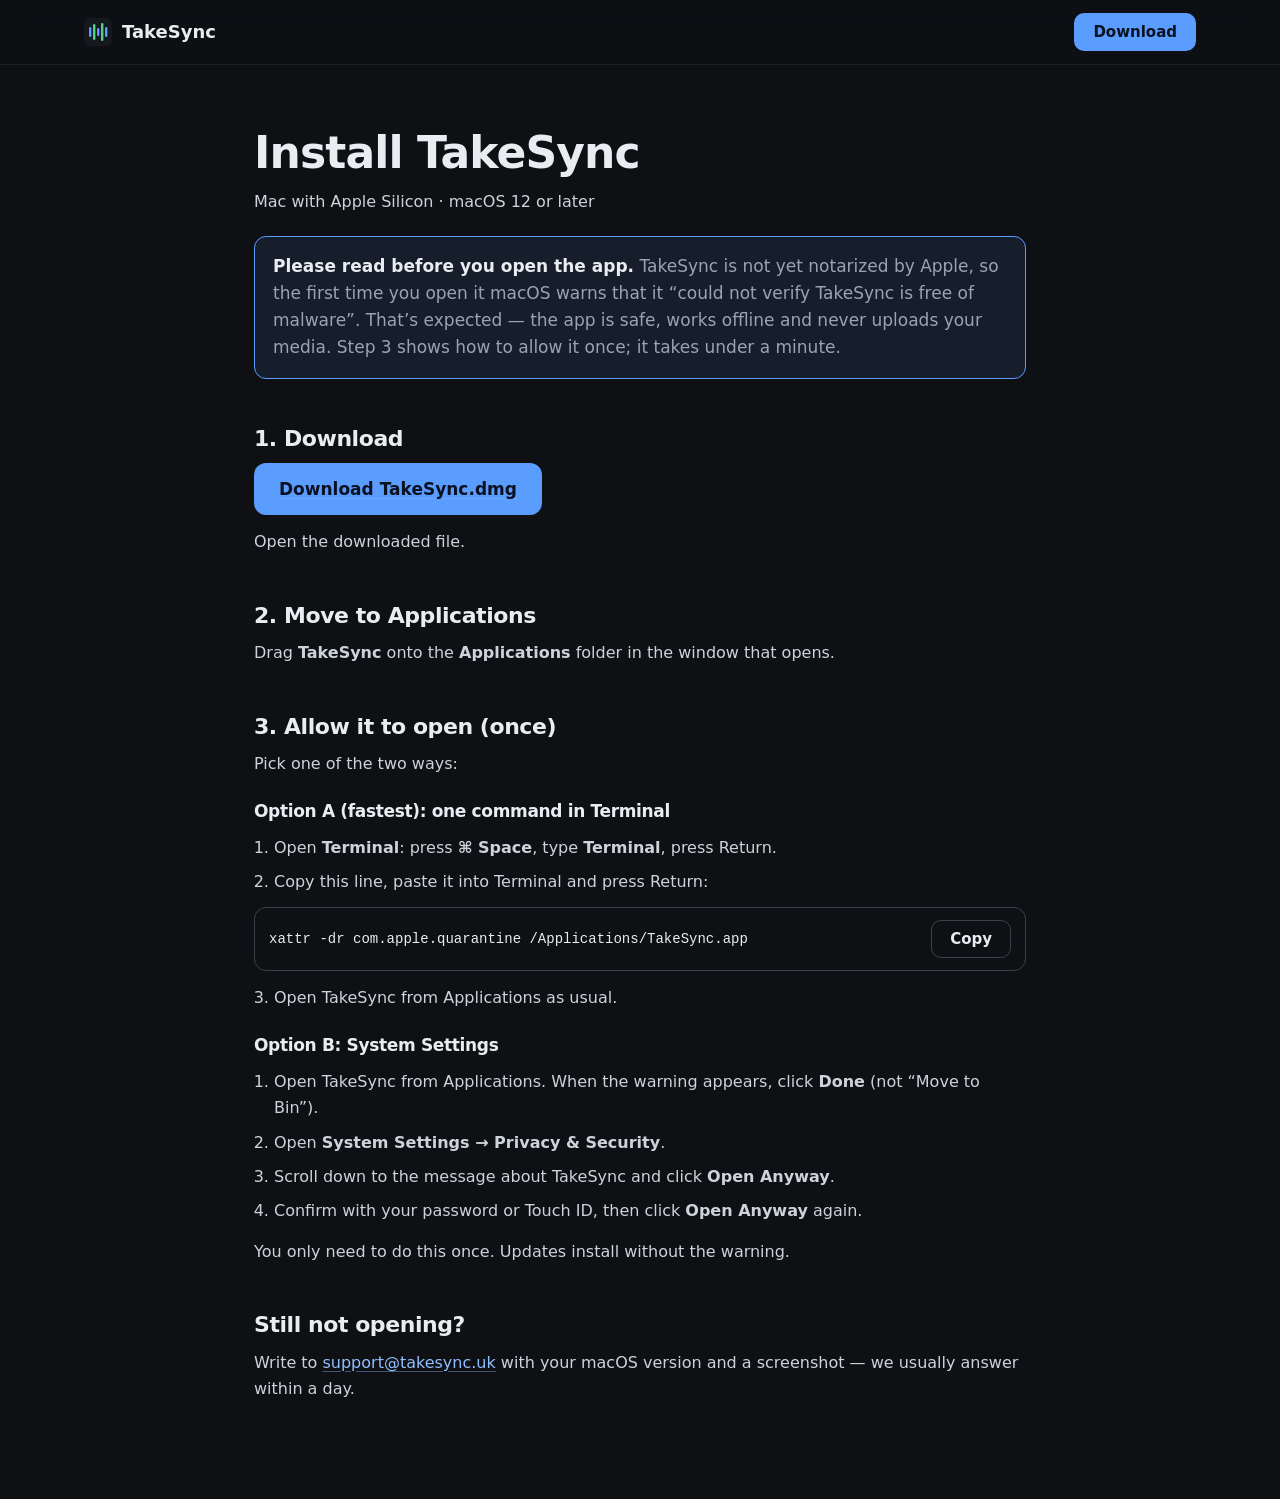
==== install.html @ 22bb61f8 "Download buttons open /install first; Terminal command is option A, System Settings option B Co-Auth" ====
<!doctype html>
<html lang="en">
<head>
<meta charset="utf-8">
<meta name="viewport" content="width=device-width, initial-scale=1">
<title>Install TakeSync — TakeSync</title>
<meta name="description" content="How to install and open TakeSync on your Mac.">
<meta name="theme-color" content="#0e1014">
<link rel="icon" href="/favicon.svg" type="image/svg+xml">
<link rel="stylesheet" href="/styles.css?v=20261026b">
</head>
<body>
<a class="skip" href="#main">Skip to content</a>
<header class="nav-wrap">
  <nav class="nav container" aria-label="Main">
    <a href="/" class="brand" aria-label="TakeSync home">
      <svg width="28" height="28" viewBox="0 0 28 28" aria-hidden="true"><rect width="28" height="28" rx="7" fill="#15181d"/><rect x="5" y="9" width="2.4" height="10" rx="1.2" fill="#5b9cff"/><rect x="9" y="6" width="2.4" height="16" rx="1.2" fill="#4fd58a"/><rect x="13" y="10" width="2.4" height="8" rx="1.2" fill="#5b9cff"/><rect x="17" y="5" width="2.4" height="18" rx="1.2" fill="#4fd58a"/><rect x="21" y="9" width="2.4" height="10" rx="1.2" fill="#5b9cff"/></svg>
      TakeSync
    </a>
    <a href="/#download" class="btn btn-primary btn-sm legal-cta">Download</a>
  </nav>
</header>
<main id="main" class="container narrow legal">
<section lang="en" data-lang="en">
  <h1>Install TakeSync</h1>
  <p class="legal-updated">Mac with Apple Silicon · macOS 12 or later</p>
  <div class="dl-note"><b>Please read before you open the app.</b> TakeSync is not yet notarized by Apple, so the first time you open it macOS warns that it “could not verify TakeSync is free of malware”. That’s expected — the app is safe, works offline and never uploads your media. Step 3 shows how to allow it once; it takes under a minute.</div>
  <h2>1. Download</h2>
  <p><a class="btn btn-primary btn-lg" href="/download/TakeSync.dmg" download>Download TakeSync.dmg</a></p>
  <p>Open the downloaded file.</p>
  <h2>2. Move to Applications</h2>
  <p>Drag <b>TakeSync</b> onto the <b>Applications</b> folder in the window that opens.</p>
  <h2>3. Allow it to open (once)</h2>
  <p>Pick one of the two ways:</p>
  <h3>Option A (fastest): one command in Terminal</h3>
  <ol><li>Open <b>Terminal</b>: press <b>⌘ Space</b>, type <b>Terminal</b>, press Return.</li><li>Copy this line, paste it into Terminal and press Return:</li></ol>
  <div class="cmd"><code>xattr -dr com.apple.quarantine /Applications/TakeSync.app</code><button class="btn btn-ghost btn-sm copy" type="button">Copy</button></div>
  <ol start="3"><li>Open TakeSync from Applications as usual.</li></ol>
  <h3>Option B: System Settings</h3>
  <ol><li>Open TakeSync from Applications. When the warning appears, click <b>Done</b> (not “Move to Bin”).</li><li>Open <b>System Settings → Privacy &amp; Security</b>.</li><li>Scroll down to the message about TakeSync and click <b>Open Anyway</b>.</li><li>Confirm with your password or Touch ID, then click <b>Open Anyway</b> again.</li></ol>
  <p>You only need to do this once. Updates install without the warning.</p>
  <h2>Still not opening?</h2>
  <p>Write to <a href="mailto:support@takesync.uk">support@takesync.uk</a> with your macOS version and a screenshot — we usually answer within a day.</p>
</section>
<section lang="uk" data-lang="uk" hidden>
  <h1>Встановлення TakeSync</h1>
  <p class="legal-updated">Mac з Apple Silicon · macOS 12 або новіша</p>
  <div class="dl-note"><b>Прочитай, перш ніж відкривати програму.</b> TakeSync ще не нотаризований Apple, тому при першому запуску macOS попередить, що «не може перевірити, чи немає в TakeSync зловмисного ПЗ». Це нормально — програма безпечна, працює офлайн і нікуди не надсилає твої відео. Крок 3 показує, як дозволити її один раз; це менше хвилини.</div>
  <h2>1. Завантаж</h2>
  <p><a class="btn btn-primary btn-lg" href="/download/TakeSync.dmg" download>Завантажити TakeSync.dmg</a></p>
  <p>Відкрий завантажений файл.</p>
  <h2>2. Перенеси в Програми</h2>
  <p>Перетягни <b>TakeSync</b> на папку <b>Applications (Програми)</b> у вікні, що відкрилося.</p>
  <h2>3. Дозволь запуск (один раз)</h2>
  <p>Обери один із двох способів:</p>
  <h3>Варіант A (найшвидший): одна команда в Терміналі</h3>
  <ol><li>Відкрий <b>Термінал</b>: натисни <b>⌘ Пробіл</b>, введи <b>Термінал</b> (або Terminal) і натисни Return.</li><li>Скопіюй цей рядок, встав у Термінал і натисни Return:</li></ol>
  <div class="cmd"><code>xattr -dr com.apple.quarantine /Applications/TakeSync.app</code><button class="btn btn-ghost btn-sm copy" type="button">Копіювати</button></div>
  <ol start="3"><li>Відкривай TakeSync із Програм як звичайно.</li></ol>
  <h3>Варіант B: Системні параметри</h3>
  <ol><li>Відкрий TakeSync із Програм. Коли з’явиться попередження, натисни <b>Готово</b> (не «Перемістити в Смітник»).</li><li>Відкрий <b>Системні параметри → Приватність і безпека</b>.</li><li>Прокрути вниз до повідомлення про TakeSync і натисни <b>Усе одно відкрити</b>.</li><li>Підтверди паролем або Touch ID і ще раз натисни <b>Усе одно відкрити</b>.</li></ol>
  <p>Це потрібно лише раз. Оновлення ставляться без попередження.</p>
  <h2>Все одно не відкривається?</h2>
  <p>Напиши на <a href="mailto:support@takesync.uk">support@takesync.uk</a> версію macOS і скриншот — зазвичай відповідаємо протягом дня.</p>
</section>
</main>
<script src="/install.js?v=20261026b"></script>
</body>
</html>
---- styles.css ----
:root {
  --bg: #0e1014;
  --surface: #15181e;
  --raised: #1c2028;
  --border: #262b34;
  --border-strong: #3a414c;
  --text: #e9ecf0;
  --muted: #9aa4b1;
  --faint: #6b7684;
  /* track colours, as in the app's timeline */
  --video: #5b9cff;
  --audio: #4fd58a;
  --clock: #f2b84b;
  --cut: #ff5c74;
  --accent: #5b9cff;
  --accent-hover: #7cb1ff;
  --on-accent: #0a1222;
  --link: #8fc0ff;
  --mono: 'JetBrains Mono', ui-monospace, SFMono-Regular, Menlo, monospace;
  color-scheme: dark;
}

* { box-sizing: border-box; }
html { scroll-behavior: smooth; scroll-padding-top: 80px; }
@media (prefers-reduced-motion: reduce) { html { scroll-behavior: auto; } }

body {
  margin: 0;
  background: var(--bg);
  color: var(--text);
  font-family: 'Onest', system-ui, -apple-system, 'Segoe UI', sans-serif;
  font-size: 17px;
  line-height: 1.6;
  -webkit-font-smoothing: antialiased;
  overflow-x: hidden;
}
a { color: var(--link); text-decoration: none; }
a:hover { color: #b9d7ff; }
:focus-visible { outline: 2px solid var(--link); outline-offset: 3px; border-radius: 6px; }
h1, h2, h3 { margin: 0; letter-spacing: -0.02em; line-height: 1.12; }
p { margin: 0; }
.mono { font-family: var(--mono); }
.muted { color: var(--muted); }
.faint { color: var(--faint); }
.small { font-size: 14px; }

.skip { position: absolute; left: -9999px; top: 8px; background: var(--accent); color: var(--on-accent); padding: 8px 14px; border-radius: 8px; z-index: 100; }
.skip:focus { left: 16px; }

.container { max-width: 1160px; margin: 0 auto; padding-left: 24px; padding-right: 24px; }
.narrow { max-width: 820px; }
.section { padding-top: 128px; }
.section-last { padding-top: 136px; padding-bottom: 112px; }
.section h2 { font-size: clamp(30px, 4vw, 44px); font-weight: 750; max-width: 22ch; }
.section .h2-sm { font-size: clamp(24px, 3vw, 32px); }
.section-lead { color: var(--muted); max-width: 62ch; margin-top: 16px; }

/* buttons */
.btn { display: inline-flex; align-items: center; justify-content: center; gap: 10px; min-height: 44px; padding: 0 18px; border-radius: 12px; font: inherit; font-weight: 600; font-size: 16px; border: 1px solid transparent; cursor: pointer; transition: background .15s, border-color .15s, color .15s; }
.btn-sm { font-size: 15px; border-radius: 10px; min-height: 38px; }
.btn-lg { min-height: 52px; padding: 0 24px; font-size: 17px; }
.btn-block { display: flex; width: 100%; min-height: 48px; }
.btn-primary { background: var(--accent); color: var(--on-accent); font-weight: 700; }
.btn-primary:hover { background: var(--accent-hover); color: var(--on-accent); }
.btn-ghost { background: transparent; color: var(--text); border-color: var(--border-strong); }
.btn-ghost:hover { border-color: var(--muted); color: var(--text); }
.btn[hidden] { display: none; }

/* nav */
.nav-wrap { position: sticky; top: 0; z-index: 20; background: rgba(14, 16, 20, .78); backdrop-filter: blur(14px); -webkit-backdrop-filter: blur(14px); border-bottom: 1px solid rgba(38, 43, 52, .6); }
.nav { display: flex; align-items: center; gap: 24px; min-height: 64px; }
.brand { display: inline-flex; align-items: center; gap: 10px; color: var(--text); font-weight: 750; font-size: 18px; }
.brand:hover { color: var(--text); }
.nav-links { display: flex; gap: 22px; margin-left: auto; }
.nav-links a { color: var(--muted); font-size: 15px; }
.nav-links a:hover { color: var(--text); }
.visually-hidden { position: absolute; width: 1px; height: 1px; overflow: hidden; clip: rect(0 0 0 0); white-space: nowrap; }
.lang { position: relative; }
.lang select { appearance: none; -webkit-appearance: none; background: var(--surface) url("data:image/svg+xml,%3Csvg xmlns='http://www.w3.org/2000/svg' width='10' height='6'%3E%3Cpath d='M1 1l4 4 4-4' fill='none' stroke='%239aa4b1' stroke-width='1.6'/%3E%3C/svg%3E") no-repeat right 12px center; color: var(--text); border: 1px solid var(--border); border-radius: 10px; min-height: 38px; padding: 0 32px 0 12px; font-family: inherit; font-size: 14px; font-weight: 500; cursor: pointer; }
.lang select:hover { border-color: var(--border-strong); }
@media (max-width: 900px) { .nav-links { display: none; } .lang { margin-left: auto; } }

/* ---------- hero ---------- */
.hero { position: relative; isolation: isolate; padding-top: clamp(56px, 9vh, 104px); padding-bottom: clamp(40px, 7vh, 88px); overflow: hidden; }
.hero-media { position: absolute; inset: 0; z-index: -1; background: #07080b url("media/hero-poster.jpg") center / cover no-repeat; }
.hero-video { width: 100%; height: 100%; object-fit: cover; object-position: 70% 50%; opacity: .9; }
.hero-media::after { content: ""; position: absolute; inset: 0; background: linear-gradient(90deg, rgba(14,16,20,.92) 0%, rgba(14,16,20,.7) 40%, rgba(14,16,20,.15) 78%, rgba(14,16,20,.3) 100%), linear-gradient(180deg, rgba(14,16,20,.35) 0%, transparent 25%, transparent 70%, var(--bg) 100%); }
@media (max-width: 700px) { .hero-media::after { background: linear-gradient(180deg, rgba(14,16,20,.75) 0%, rgba(14,16,20,.85) 60%, var(--bg) 100%); } }
@media (prefers-reduced-motion: reduce) { .hero-video { display: none; } }
.stage { position: relative; height: 185vh; margin-top: 8px; }
.stage-pin { position: sticky; top: 64px; height: calc(100vh - 64px); display: flex; flex-direction: column; justify-content: center; gap: clamp(18px, 3.2vh, 34px); padding-bottom: 16px; overflow: hidden; }
.hero-copy h1 { font-size: clamp(38px, 5.8vw, 78px); font-weight: 800; letter-spacing: -0.04em; max-width: 19ch; }
.hero-copy .lead { color: var(--muted); font-size: clamp(17px, 1.6vw, 20px); max-width: 56ch; margin-top: 22px; }
.cta-row { display: flex; flex-wrap: wrap; gap: 12px; margin-top: 30px; }
.fine { color: var(--faint); font-size: 14px; margin-top: 16px; }

.timeline { position: relative; margin: 0; padding: 0 0 8px; --p: 0; }
.tl-head { display: flex; justify-content: space-between; align-items: baseline; max-width: 1160px; margin: 0 auto 26px; padding: 0 24px; font: 600 13px var(--mono); }
.tl-status { color: var(--faint); transition: color .3s; }
.timeline.is-synced .tl-status { color: var(--audio); }
.tl-tc { color: var(--muted); font-variant-numeric: tabular-nums; }
.tl-lanes { display: grid; gap: 6px; }
.lane { position: relative; height: 42px; border-top: 1px solid rgba(38, 43, 52, .7); will-change: transform; }
.lane-name { position: absolute; left: 24px; top: 50%; transform: translateY(-50%); z-index: 2; font: 600 12px var(--mono); color: var(--faint); background: var(--bg); padding: 2px 6px; border-radius: 4px; }
.tl-clip { position: absolute; top: 5px; height: 32px; border-radius: 6px; background: color-mix(in srgb, var(--c) 18%, var(--surface)); border: 1px solid color-mix(in srgb, var(--c) 55%, transparent); overflow: hidden; will-change: transform; }
.tl-clip svg { position: absolute; inset: 0; width: 100%; height: 100%; }
.tl-clip path { fill: var(--c); opacity: .85; }
.tl-clip .badge { position: absolute; right: 6px; top: 4px; font: 700 11px var(--mono); color: #1a1405; background: var(--clock); border-radius: 4px; padding: 0 5px; opacity: 0; transition: opacity .3s; }
.timeline.is-synced .tl-clip .badge { opacity: 1; }
.tl-flash { position: absolute; top: 28px; bottom: 8px; left: 50%; width: 2px; background: var(--cut); opacity: 0; pointer-events: none; box-shadow: 0 0 18px 2px rgba(255, 92, 116, .55); }
.timeline.is-synced .tl-flash { animation: flash 1.2s ease-out 1; }
@keyframes flash { 0% { opacity: 0; } 15% { opacity: 1; } 100% { opacity: 0; } }
.tl-hint { text-align: center; color: var(--faint); font: 600 12px var(--mono); margin-top: 22px; transition: opacity .3s; }
.timeline.is-synced .tl-hint { opacity: 0; }

@media (max-height: 700px) {
  .lane { height: 34px; }
  .tl-clip { top: 4px; height: 26px; }
}

@media (prefers-reduced-motion: reduce) {
  .stage { height: auto; }
  .stage-pin { position: relative; top: 0; height: auto; }
  .tl-hint { display: none; }
  .timeline.is-synced .tl-flash { animation: none; }
}

/* ---------- pain: sits under the timeline while it syncs ---------- */
.pain { display: grid; grid-template-columns: minmax(0, 1fr) minmax(0, 1fr); gap: 48px; align-items: start; width: 100%; }
.pain h2 { font-size: clamp(26px, 3.4vw, 42px); font-weight: 750; }
.pain p { color: var(--muted); font-size: 18px; max-width: 48ch; padding-top: 6px; }
@media (max-width: 800px) { .pain { grid-template-columns: 1fr; gap: 12px; } .pain p { font-size: 16px; } }
@media (max-height: 620px) { .pain p { display: none; } }

/* ---------- file wall: 500 files sort themselves into devices ---------- */
.files { width: 100%; }
.files canvas { display: block; width: 100%; height: var(--h, 96px); }
.files-legend { list-style: none; margin: 14px 0 0; padding: 0; display: flex; flex-wrap: wrap; gap: 8px 18px; font: 600 12px var(--mono); color: var(--muted); }
.files-legend li { display: inline-flex; align-items: center; gap: 7px; opacity: .35; transition: opacity .4s; }
.files-legend li::before { content: ''; width: 9px; height: 9px; border-radius: 2px; background: var(--c); }
.files-legend li b { color: var(--text); font-weight: 600; }
.files.is-sorted .files-legend li { opacity: 1; }
.files-legend .total { color: var(--text); }
.files-legend .total::before { display: none; }
.files-pinned { display: none; }
.files-solo { display: block; padding-top: 56px; }
@media (min-width: 800px) and (min-height: 760px) {
  .files-pinned { display: block; }
  .files-solo { display: none; }
}
@media (prefers-reduced-motion: reduce) { .files-legend li { opacity: 1; } }

/* ---------- features: each item is a clip on a track ---------- */
.features { display: grid; grid-template-columns: repeat(2, minmax(0, 1fr)); column-gap: 56px; margin-top: 48px; }
.feature { position: relative; padding: 28px 0 32px 0; border-top: 1px solid var(--border); }
.feature .clip { display: block; width: var(--w, 96px); height: 10px; border-radius: 3px; background: var(--c); margin-bottom: 20px; opacity: .9; transform: translateX(var(--shift, 0px)); transition: transform .6s cubic-bezier(.2, .7, .2, 1); }
.feature:nth-child(2) .clip { --w: 64px; }
.feature:nth-child(3) .clip { --w: 120px; }
.feature:nth-child(4) .clip { --w: 80px; }
.feature:nth-child(5) .clip { --w: 140px; }
.feature:nth-child(6) .clip { --w: 52px; }
.feature:nth-child(7) .clip { --w: 110px; }
.feature:nth-child(8) .clip { --w: 70px; }
.feature h3 { font-size: 22px; font-weight: 700; }
.feature p { color: var(--muted); margin-top: 10px; max-width: 46ch; }
@media (max-width: 760px) { .features { grid-template-columns: 1fr; } }

/* ---------- steps ---------- */
.steps { list-style: none; margin: 48px 0 0; padding: 0; counter-reset: step; display: grid; gap: 72px; }
.step { counter-increment: step; display: grid; grid-template-columns: minmax(0, 5fr) minmax(0, 6fr); gap: 56px; align-items: center; }
.step-text { position: relative; padding-left: 64px; }
.step-text::before { content: counter(step); position: absolute; left: 0; top: -6px; font: 700 40px var(--mono); color: var(--border-strong); }
.step h3 { font-size: 26px; font-weight: 700; }
.step p { color: var(--muted); margin-top: 12px; max-width: 44ch; }
.mock { background: var(--surface); border: 1px solid var(--border); border-radius: 14px; padding: 22px; min-height: 180px; will-change: transform; }
.mock-drop .drop { border: 1.5px dashed var(--border-strong); border-radius: 10px; padding: 26px 16px; text-align: center; color: var(--faint); font-size: 15px; }
.mock-drop .folders { display: flex; flex-wrap: wrap; gap: 8px; margin-top: 16px; }
.mock-drop .folders i { font-style: normal; font: 600 12px var(--mono); color: var(--text); background: var(--raised); border-radius: 6px; padding: 6px 10px; }
.mock-sync { display: flex; flex-direction: column; justify-content: center; gap: 18px; }
.mock-sync .bar { height: 8px; border-radius: 4px; background: var(--raised); overflow: hidden; }
.mock-sync .bar-fill { display: block; height: 100%; width: calc(var(--fill, 1) * 100%); background: var(--audio); border-radius: 4px; }
.mock-sync p { color: var(--audio); font-size: 14px; }
.mock-panel { max-width: 380px; padding: 0; overflow: hidden; }
.panel-title { font: 600 12px var(--mono); color: var(--faint); padding: 12px 16px; border-bottom: 1px solid var(--border); }
.panel-row { display: flex; justify-content: space-between; align-items: center; gap: 12px; padding: 14px 16px; border-bottom: 1px solid var(--border); font-size: 15px; }
.panel-row:last-child { border-bottom: 0; }
.panel-row b { font-size: 13px; color: var(--on-accent); background: var(--accent); border-radius: 7px; padding: 4px 10px; }
.panel-row.dim { color: var(--muted); }
.panel-row.dim b { background: var(--raised); color: var(--muted); }
@media (max-width: 800px) {
  .step { grid-template-columns: 1fr; gap: 24px; }
  .steps { gap: 56px; }
}

/* ---------- compatibility ---------- */
.compat { width: 100%; max-width: 760px; border-collapse: collapse; margin-top: 36px; }
.compat th, .compat td { text-align: left; padding: 16px 0; border-bottom: 1px solid var(--border); font-weight: 500; vertical-align: middle; }
.compat thead th { color: var(--faint); font-size: 14px; font-weight: 600; padding-top: 0; }
.compat td { text-align: right; }
.compat thead th:last-child { text-align: right; }
.state { display: inline-flex; align-items: center; gap: 8px; font-size: 15px; }
.state::before { content: ''; width: 8px; height: 8px; border-radius: 50%; background: currentColor; }
.state.ok { color: var(--audio); }
.state.test { color: var(--clock); }
.state.no { color: var(--faint); }

/* ---------- who ---------- */
.who { list-style: none; margin: 28px 0 0; padding: 0; display: flex; flex-wrap: wrap; gap: 10px; }
.who li { border: 1px solid var(--border-strong); border-radius: 999px; padding: 8px 18px; color: var(--text); font-size: 16px; }

/* ---------- pricing: three plans side by side ---------- */
.plans { display: grid; grid-template-columns: repeat(3, minmax(0, 1fr)); gap: 16px; margin-top: 40px; max-width: 1040px; }
.plans-note { margin-top: 18px; }
.plan { border: 1px solid var(--border); border-radius: 16px; padding: clamp(18px, 2.4vw, 28px); display: flex; flex-direction: column; gap: 12px; min-width: 0; }
.plan-main { border-color: var(--accent); background: linear-gradient(180deg, rgba(91, 156, 255, .07), transparent 60%); }
.plan h3 { font-size: 18px; font-weight: 650; color: var(--muted); }
.price { font-size: clamp(32px, 4.2vw, 48px); font-weight: 800; letter-spacing: -0.03em; line-height: 1; white-space: nowrap; }
.price .per { font-size: 0.4em; font-weight: 600; color: var(--muted); letter-spacing: 0; margin-left: 4px; }
.plan .muted { font-size: 15px; }
.price-local { color: var(--muted); font: 600 14px var(--mono); margin-top: -4px; }
.plan .btn { margin-top: auto; }
/* phones: each plan is one row — name and price on the left, button on the right */
@media (max-width: 600px) {
  .plans { grid-template-columns: 1fr; gap: 10px; }
  .plan { display: grid; grid-template-columns: minmax(0, 1fr) auto; grid-template-areas: "name btn" "price btn" "local btn" "sub sub"; align-items: center; column-gap: 14px; row-gap: 4px; padding: 16px 18px; }
  .plan h3 { grid-area: name; font-size: 15px; }
  .plan .price { grid-area: price; font-size: 30px; }
  .plan .muted { grid-area: sub; font-size: 14px; margin-top: 6px; }
  .plan .price-local { grid-area: local; margin-top: 0; }
  .plan .btn { grid-area: btn; width: auto; min-height: 44px; margin-top: 0; padding: 0 16px; font-size: 15px; }
}

/* ---------- faq ---------- */
.faq { margin-top: 32px; }
.faq details { border-bottom: 1px solid var(--border); }
.faq summary { cursor: pointer; list-style: none; padding: 20px 36px 20px 0; position: relative; font-weight: 600; font-size: 18px; }
.faq summary::-webkit-details-marker { display: none; }
.faq summary::after { content: '+'; position: absolute; right: 4px; top: 16px; font-size: 24px; color: var(--muted); transition: transform .2s; }
.faq details[open] summary::after { transform: rotate(45deg); }
.faq p { color: var(--muted); padding: 0 0 22px; max-width: 64ch; }

/* ---------- final ---------- */
.final h2 { font-size: clamp(32px, 5vw, 60px); font-weight: 800; letter-spacing: -0.035em; max-width: 17ch; }
.final .muted { margin-top: 16px; font-size: 18px; }
.final .small { margin-top: 18px; }

/* ---------- footer ---------- */
.footer { border-top: 1px solid var(--border); padding: 28px 0; color: var(--faint); font-size: 14px; }
.footer-row { display: flex; justify-content: space-between; gap: 16px; flex-wrap: wrap; }
.footer-links { display: flex; gap: 20px; }
.footer-links a { color: var(--muted); }

/* ---------- video dialog ---------- */
.video-dialog { border: 1px solid var(--border); background: var(--surface); color: var(--text); border-radius: 16px; padding: 12px; width: min(960px, calc(100vw - 32px)); }
.video-dialog::backdrop { background: rgba(5, 6, 8, .78); }
.video-dialog video { width: 100%; display: block; border-radius: 10px; background: #000; }
.video-dialog form { display: flex; justify-content: flex-end; margin-top: 10px; }

@media (max-width: 480px) {
  .container { padding-left: 16px; padding-right: 16px; }
  .nav { gap: 12px; }
  .nav .btn-sm { padding: 0 12px; }
  .lane-name { left: 16px; }
  .tl-head { padding: 0 16px; }
  .section { padding-top: 96px; }
}
/* legal pages (privacy.html, terms.html — built by tools/build_legal.py) */
.legal { padding-top: 64px; padding-bottom: 96px; }
.legal h1 { font-size: clamp(32px, 5vw, 44px); line-height: 1.1; }
.legal-updated { margin-top: 12px; color: var(--faint); font-size: 14px; }
.legal-draft { display: inline-block; margin-bottom: 16px; padding: 4px 10px; border-radius: 8px; background: #3a2a12; color: #ffc870; font-size: 14px; font-weight: 600; }
.legal h2 { margin-top: 48px; margin-bottom: 12px; font-size: 22px; }
.legal p, .legal li { color: #cdd3db; font-size: 16px; line-height: 1.65; }
.legal p + p, .legal ul + p, .legal ol + p, .legal table + p { margin-top: 14px; }
.legal ul, .legal ol { margin: 14px 0 0; padding-left: 22px; display: flex; flex-direction: column; gap: 8px; }
.legal strong { color: var(--text); }
.legal a { text-decoration: underline; text-underline-offset: 3px; text-decoration-color: rgba(143,192,255,.4); }
.legal table { width: 100%; margin-top: 16px; border-collapse: collapse; font-size: 14px; display: block; overflow-x: auto; }
.legal th, .legal td { text-align: left; vertical-align: top; padding: 10px 12px; border-bottom: 1px solid var(--border); }
.legal th { color: var(--muted); font-weight: 600; white-space: nowrap; }
.legal td { color: #cdd3db; min-width: 140px; }
.legal-cta { margin-left: auto; }

/* ---------- tutorial video ---------- */
.tutorial { margin: clamp(40px, 6vh, 72px) auto 0; max-width: 1040px; }
.tutorial video { display: block; width: 100%; aspect-ratio: 16 / 9; border-radius: 16px; background: #07080b; border: 1px solid var(--border); box-shadow: 0 30px 80px rgba(0,0,0,.45); }
.tutorial figcaption { margin-top: 14px; text-align: center; color: var(--muted); font-size: 15px; }

/* install page */
.cmd{display:flex;gap:12px;align-items:center;flex-wrap:wrap;margin-top:12px;padding:12px 14px;border:1px solid var(--border-strong);border-radius:12px}.cmd code{font-family:'JetBrains Mono',ui-monospace,monospace;font-size:14px;word-break:break-all;flex:1;min-width:0;color:var(--text)}.legal ol{padding-left:20px}.dl-note{margin:20px 0 8px;padding:16px 18px;border:1px solid var(--accent);border-radius:12px;background:color-mix(in srgb,var(--accent) 10%,transparent);line-height:1.6;color:var(--muted)}.dl-note b{color:var(--text)}.legal h3{font-size:17px;margin-top:24px}.dl-banner{margin:0 0 28px;padding:16px 18px;border:1px solid var(--accent);border-radius:12px;background:color-mix(in srgb,var(--accent) 10%,transparent)}.dl-banner p{margin-top:6px}
/* thanks page */

  .thanks { padding-top: 96px; padding-bottom: 96px; }
  .keybox { margin-top: 20px; padding: 16px; border: 1px solid var(--border-strong); border-radius: 12px; font-family: 'JetBrains Mono', monospace; font-size: 13px; word-break: break-all; user-select: all; }
  .thanks ol { margin: 16px 0 0 20px; color: var(--muted); }
  .thanks ol li { margin-top: 6px; }
  .row { display: flex; gap: 12px; flex-wrap: wrap; margin-top: 16px; }
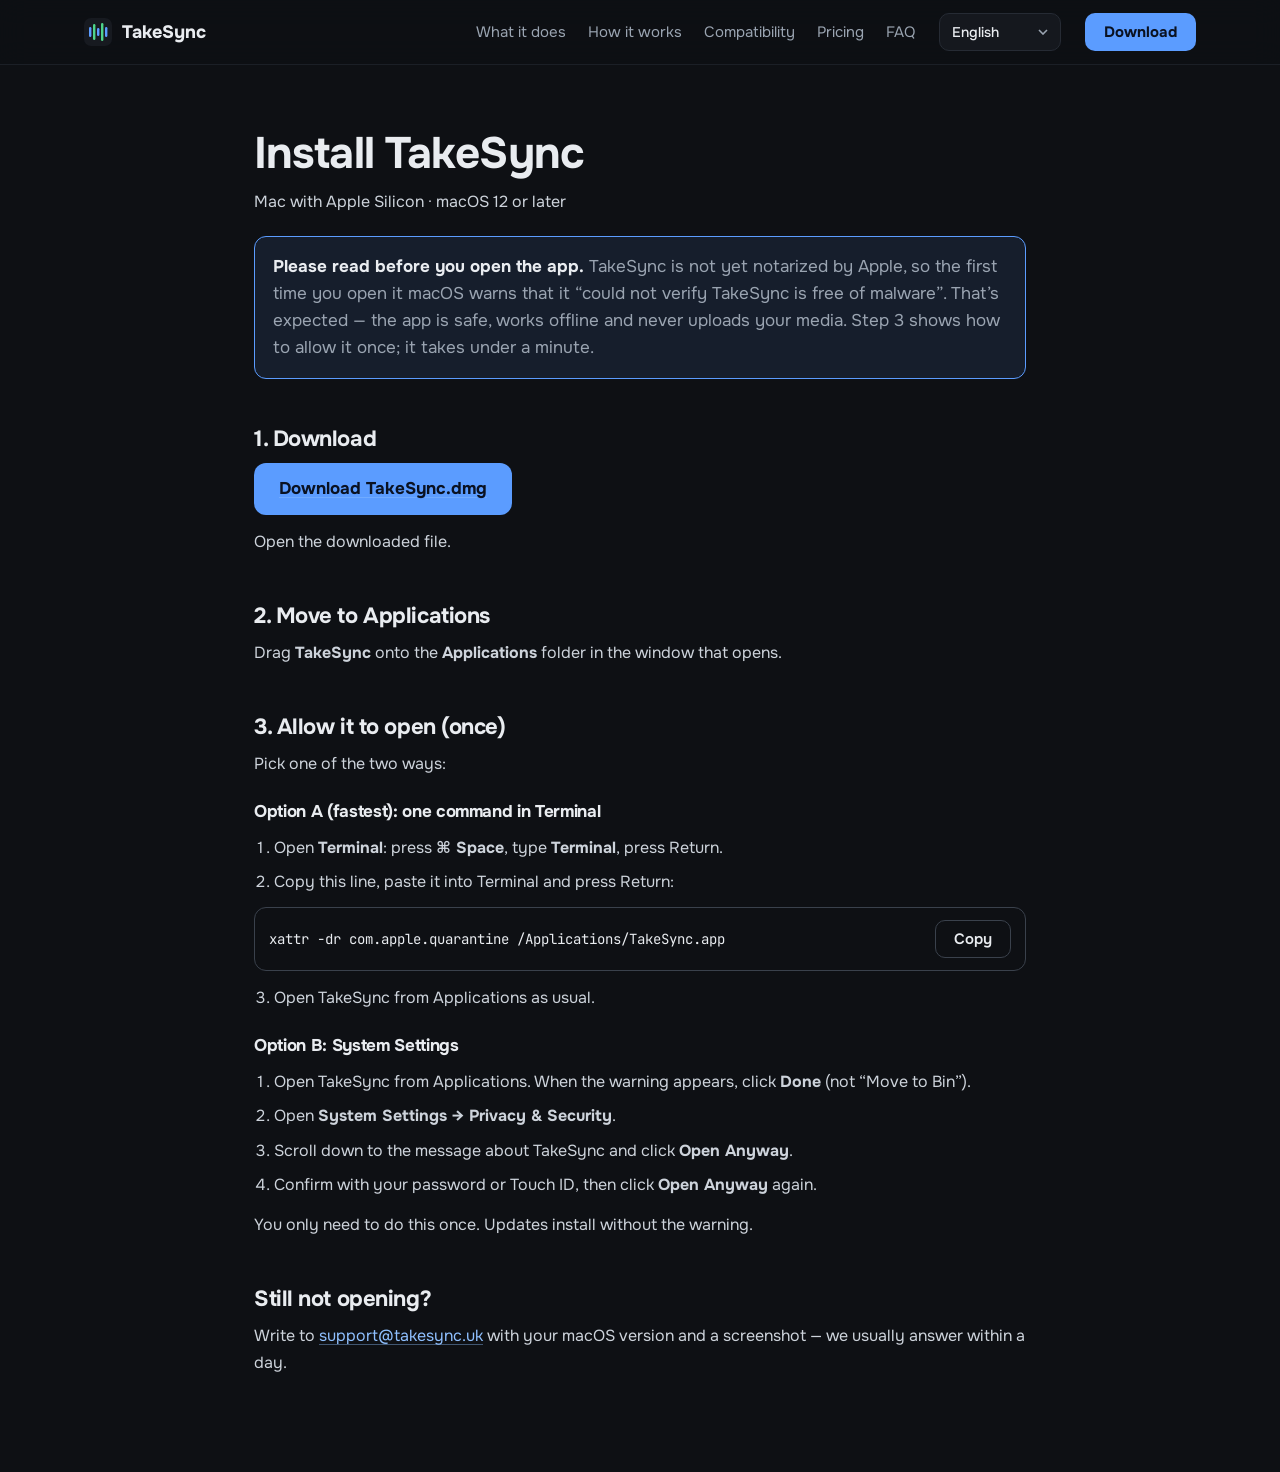
==== commit db8d4391: "Install page: full site menu with language switcher, instructions in all 11 languages Co-Authored-By" ====
--- a/install.html
+++ b/install.html
@@ -7,17 +7,31 @@
 <meta name="description" content="How to install and open TakeSync on your Mac.">
 <meta name="theme-color" content="#0e1014">
 <link rel="icon" href="/favicon.svg" type="image/svg+xml">
-<link rel="stylesheet" href="/styles.css?v=20261026b">
+<link rel="preconnect" href="https://fonts.googleapis.com">
+<link rel="preconnect" href="https://fonts.gstatic.com" crossorigin>
+<link href="https://fonts.googleapis.com/css2?family=Onest:wght@400;500;600;700;800&family=JetBrains+Mono:wght@500;600&display=swap" rel="stylesheet">
+<link rel="stylesheet" href="/styles.css?v=20261026c">
 </head>
 <body>
 <a class="skip" href="#main">Skip to content</a>
 <header class="nav-wrap">
   <nav class="nav container" aria-label="Main">
     <a href="/" class="brand" aria-label="TakeSync home">
-      <svg width="28" height="28" viewBox="0 0 28 28" aria-hidden="true"><rect width="28" height="28" rx="7" fill="#15181d"/><rect x="5" y="9" width="2.4" height="10" rx="1.2" fill="#5b9cff"/><rect x="9" y="6" width="2.4" height="16" rx="1.2" fill="#4fd58a"/><rect x="13" y="10" width="2.4" height="8" rx="1.2" fill="#5b9cff"/><rect x="17" y="5" width="2.4" height="18" rx="1.2" fill="#4fd58a"/><rect x="21" y="9" width="2.4" height="10" rx="1.2" fill="#5b9cff"/></svg>
+      <svg width="28" height="28" viewBox="0 0 28 28" aria-hidden="true"><rect width="28" height="28" rx="7" fill="#171a20"/><rect x="5" y="9" width="2.4" height="10" rx="1.2" fill="#5b9cff"/><rect x="9" y="6" width="2.4" height="16" rx="1.2" fill="#4fd58a"/><rect x="13" y="10" width="2.4" height="8" rx="1.2" fill="#5b9cff"/><rect x="17" y="5" width="2.4" height="18" rx="1.2" fill="#4fd58a"/><rect x="21" y="9" width="2.4" height="10" rx="1.2" fill="#5b9cff"/></svg>
       TakeSync
     </a>
-    <a href="/#download" class="btn btn-primary btn-sm legal-cta">Download</a>
+    <div class="nav-links">
+      <a href="/#features" data-i18n="nav.features">What it does</a>
+      <a href="/#how" data-i18n="nav.how">How it works</a>
+      <a href="/#compat" data-i18n="nav.compat">Compatibility</a>
+      <a href="/#pricing" data-i18n="nav.pricing">Pricing</a>
+      <a href="/#faq" data-i18n="nav.faq">FAQ</a>
+    </div>
+    <label class="lang">
+      <span class="visually-hidden" data-i18n="nav.lang">Language</span>
+      <select id="lang-select"><option value="en">English</option><option value="uk">Українська</option><option value="de">Deutsch</option><option value="es">Español</option><option value="fr">Français</option><option value="it">Italiano</option><option value="pl">Polski</option><option value="hu">Magyar</option><option value="tr">Türkçe</option><option value="ko">한국어</option><option value="zh">中文</option></select>
+    </label>
+    <a href="/download/TakeSync.dmg" download class="btn btn-primary btn-sm" data-i18n="nav.download">Download</a>
   </nav>
 </header>
 <main id="main" class="container narrow legal">
@@ -63,7 +77,197 @@
   <h2>Все одно не відкривається?</h2>
   <p>Напиши на <a href="mailto:support@takesync.uk">support@takesync.uk</a> версію macOS і скриншот — зазвичай відповідаємо протягом дня.</p>
 </section>
+<section lang="de" data-lang="de" hidden>
+  <h1>TakeSync installieren</h1>
+  <p class="legal-updated">Mac mit Apple Silicon · macOS 12 oder neuer</p>
+  <div class="dl-note"><b>Bitte vor dem Öffnen lesen.</b> TakeSync ist noch nicht von Apple notarisiert. Beim ersten Öffnen meldet macOS daher, es könne „nicht überprüfen, ob TakeSync frei von Schadsoftware ist“. Das ist normal – die App ist sicher, arbeitet offline und lädt deine Medien nirgendwohin hoch. Schritt 3 zeigt, wie du sie einmalig erlaubst; das dauert keine Minute.</div>
+  <h2>1. Herunterladen</h2>
+  <p><a class="btn btn-primary btn-lg" href="/download/TakeSync.dmg" download>TakeSync.dmg herunterladen</a></p>
+  <p>Öffne die heruntergeladene Datei.</p>
+  <h2>2. In „Programme“ bewegen</h2>
+  <p>Ziehe <b>TakeSync</b> im geöffneten Fenster auf den Ordner <b>Programme</b>.</p>
+  <h2>3. Öffnen erlauben (einmalig)</h2>
+  <p>Wähle einen der beiden Wege:</p>
+  <h3>Option A (am schnellsten): ein Befehl im Terminal</h3>
+  <ol><li>Öffne das <b>Terminal</b>: <b>⌘ Leertaste</b> drücken, <b>Terminal</b> eingeben, Return drücken.</li><li>Kopiere diese Zeile, füge sie ins Terminal ein und drücke Return:</li></ol>
+  <div class="cmd"><code>xattr -dr com.apple.quarantine /Applications/TakeSync.app</code><button class="btn btn-ghost btn-sm copy" type="button">Kopieren</button></div>
+  <ol start="3"><li>Öffne TakeSync wie gewohnt aus „Programme“.</li></ol>
+  <h3>Option B: Systemeinstellungen</h3>
+  <ol><li>Öffne TakeSync aus „Programme“. Wenn die Warnung erscheint, klicke auf <b>Fertig</b> (nicht „In den Papierkorb“).</li><li>Öffne <b>Systemeinstellungen → Datenschutz &amp; Sicherheit</b>.</li><li>Scrolle nach unten zur Meldung über TakeSync und klicke auf <b>Dennoch öffnen</b>.</li><li>Bestätige mit Passwort oder Touch ID und klicke erneut auf <b>Dennoch öffnen</b>.</li></ol>
+  <p>Das ist nur einmal nötig. Updates werden ohne Warnung installiert.</p>
+  <h2>Öffnet sich immer noch nicht?</h2>
+  <p>Schreib an <a href="mailto:support@takesync.uk">support@takesync.uk</a> mit deiner macOS-Version und einem Screenshot – wir antworten meist innerhalb eines Tages.</p>
+</section>
+<section lang="es" data-lang="es" hidden>
+  <h1>Instalar TakeSync</h1>
+  <p class="legal-updated">Mac con Apple Silicon · macOS 12 o posterior</p>
+  <div class="dl-note"><b>Léelo antes de abrir la app.</b> TakeSync aún no está notarizada por Apple, así que la primera vez macOS avisa de que «no puede verificar que TakeSync no contenga software malicioso». Es normal: la app es segura, funciona sin conexión y nunca sube tus archivos. El paso 3 explica cómo permitirla una vez; tarda menos de un minuto.</div>
+  <h2>1. Descarga</h2>
+  <p><a class="btn btn-primary btn-lg" href="/download/TakeSync.dmg" download>Descargar TakeSync.dmg</a></p>
+  <p>Abre el archivo descargado.</p>
+  <h2>2. Muévela a Aplicaciones</h2>
+  <p>Arrastra <b>TakeSync</b> a la carpeta <b>Aplicaciones</b> en la ventana que se abre.</p>
+  <h2>3. Permite abrirla (una vez)</h2>
+  <p>Elige una de las dos formas:</p>
+  <h3>Opción A (la más rápida): un comando en Terminal</h3>
+  <ol><li>Abre <b>Terminal</b>: pulsa <b>⌘ Espacio</b>, escribe <b>Terminal</b> y pulsa Retorno.</li><li>Copia esta línea, pégala en Terminal y pulsa Retorno:</li></ol>
+  <div class="cmd"><code>xattr -dr com.apple.quarantine /Applications/TakeSync.app</code><button class="btn btn-ghost btn-sm copy" type="button">Copiar</button></div>
+  <ol start="3"><li>Abre TakeSync desde Aplicaciones como siempre.</li></ol>
+  <h3>Opción B: Ajustes del Sistema</h3>
+  <ol><li>Abre TakeSync desde Aplicaciones. Cuando aparezca el aviso, pulsa <b>OK</b> (no «Trasladar a la papelera»).</li><li>Abre <b>Ajustes del Sistema → Privacidad y seguridad</b>.</li><li>Desplázate hasta el mensaje sobre TakeSync y pulsa <b>Abrir igualmente</b>.</li><li>Confirma con tu contraseña o Touch ID y vuelve a pulsar <b>Abrir igualmente</b>.</li></ol>
+  <p>Solo hace falta una vez. Las actualizaciones se instalan sin el aviso.</p>
+  <h2>¿Sigue sin abrirse?</h2>
+  <p>Escribe a <a href="mailto:support@takesync.uk">support@takesync.uk</a> con tu versión de macOS y una captura; solemos responder en un día.</p>
+</section>
+<section lang="fr" data-lang="fr" hidden>
+  <h1>Installer TakeSync</h1>
+  <p class="legal-updated">Mac avec Apple Silicon · macOS 12 ou ultérieur</p>
+  <div class="dl-note"><b>À lire avant d’ouvrir l’app.</b> TakeSync n’est pas encore notarisée par Apple : à la première ouverture, macOS indique qu’il « ne peut pas vérifier que TakeSync est exempte de logiciels malveillants ». C’est normal — l’app est sûre, fonctionne hors ligne et n’envoie jamais vos médias. L’étape 3 explique comment l’autoriser une fois ; moins d’une minute.</div>
+  <h2>1. Télécharger</h2>
+  <p><a class="btn btn-primary btn-lg" href="/download/TakeSync.dmg" download>Télécharger TakeSync.dmg</a></p>
+  <p>Ouvrez le fichier téléchargé.</p>
+  <h2>2. Placer dans Applications</h2>
+  <p>Faites glisser <b>TakeSync</b> sur le dossier <b>Applications</b> dans la fenêtre qui s’ouvre.</p>
+  <h2>3. Autoriser l’ouverture (une fois)</h2>
+  <p>Choisissez l’une des deux méthodes :</p>
+  <h3>Option A (la plus rapide) : une commande dans le Terminal</h3>
+  <ol><li>Ouvrez le <b>Terminal</b> : appuyez sur <b>⌘ Espace</b>, tapez <b>Terminal</b>, puis Entrée.</li><li>Copiez cette ligne, collez-la dans le Terminal et appuyez sur Entrée :</li></ol>
+  <div class="cmd"><code>xattr -dr com.apple.quarantine /Applications/TakeSync.app</code><button class="btn btn-ghost btn-sm copy" type="button">Copier</button></div>
+  <ol start="3"><li>Ouvrez TakeSync depuis Applications comme d’habitude.</li></ol>
+  <h3>Option B : Réglages Système</h3>
+  <ol><li>Ouvrez TakeSync depuis Applications. Quand l’alerte apparaît, cliquez sur <b>Terminé</b> (pas « Placer dans la corbeille »).</li><li>Ouvrez <b>Réglages Système → Confidentialité et sécurité</b>.</li><li>Faites défiler jusqu’au message concernant TakeSync et cliquez sur <b>Ouvrir quand même</b>.</li><li>Confirmez avec votre mot de passe ou Touch ID, puis cliquez à nouveau sur <b>Ouvrir quand même</b>.</li></ol>
+  <p>À faire une seule fois. Les mises à jour s’installent sans alerte.</p>
+  <h2>Ça ne s’ouvre toujours pas ?</h2>
+  <p>Écrivez à <a href="mailto:support@takesync.uk">support@takesync.uk</a> avec votre version de macOS et une capture d’écran — nous répondons en général sous 24 h.</p>
+</section>
+<section lang="it" data-lang="it" hidden>
+  <h1>Installare TakeSync</h1>
+  <p class="legal-updated">Mac con Apple Silicon · macOS 12 o successivo</p>
+  <div class="dl-note"><b>Leggi prima di aprire l’app.</b> TakeSync non è ancora autenticata da Apple, quindi al primo avvio macOS avvisa che «non può verificare che TakeSync sia priva di malware». È normale: l’app è sicura, funziona offline e non carica mai i tuoi file. Il passo 3 mostra come consentirla una volta; serve meno di un minuto.</div>
+  <h2>1. Scarica</h2>
+  <p><a class="btn btn-primary btn-lg" href="/download/TakeSync.dmg" download>Scarica TakeSync.dmg</a></p>
+  <p>Apri il file scaricato.</p>
+  <h2>2. Sposta in Applicazioni</h2>
+  <p>Trascina <b>TakeSync</b> sulla cartella <b>Applicazioni</b> nella finestra che si apre.</p>
+  <h2>3. Consenti l’apertura (una volta)</h2>
+  <p>Scegli uno dei due modi:</p>
+  <h3>Opzione A (la più veloce): un comando nel Terminale</h3>
+  <ol><li>Apri il <b>Terminale</b>: premi <b>⌘ Spazio</b>, scrivi <b>Terminale</b> e premi Invio.</li><li>Copia questa riga, incollala nel Terminale e premi Invio:</li></ol>
+  <div class="cmd"><code>xattr -dr com.apple.quarantine /Applications/TakeSync.app</code><button class="btn btn-ghost btn-sm copy" type="button">Copia</button></div>
+  <ol start="3"><li>Apri TakeSync da Applicazioni come al solito.</li></ol>
+  <h3>Opzione B: Impostazioni di Sistema</h3>
+  <ol><li>Apri TakeSync da Applicazioni. Quando compare l’avviso, fai clic su <b>Fine</b> (non «Sposta nel Cestino»).</li><li>Apri <b>Impostazioni di Sistema → Privacy e sicurezza</b>.</li><li>Scorri fino al messaggio su TakeSync e fai clic su <b>Apri comunque</b>.</li><li>Conferma con password o Touch ID e fai di nuovo clic su <b>Apri comunque</b>.</li></ol>
+  <p>Serve una sola volta. Gli aggiornamenti si installano senza avviso.</p>
+  <h2>Ancora non si apre?</h2>
+  <p>Scrivi a <a href="mailto:support@takesync.uk">support@takesync.uk</a> con la versione di macOS e uno screenshot: di solito rispondiamo entro un giorno.</p>
+</section>
+<section lang="pl" data-lang="pl" hidden>
+  <h1>Instalacja TakeSync</h1>
+  <p class="legal-updated">Mac z Apple Silicon · macOS 12 lub nowszy</p>
+  <div class="dl-note"><b>Przeczytaj, zanim otworzysz aplikację.</b> TakeSync nie jest jeszcze notaryzowany przez Apple, więc przy pierwszym uruchomieniu macOS ostrzega, że „nie może sprawdzić, czy TakeSync nie zawiera złośliwego oprogramowania”. To normalne — aplikacja jest bezpieczna, działa offline i nigdzie nie wysyła Twoich plików. Krok 3 pokazuje, jak zezwolić na nią raz; to mniej niż minuta.</div>
+  <h2>1. Pobierz</h2>
+  <p><a class="btn btn-primary btn-lg" href="/download/TakeSync.dmg" download>Pobierz TakeSync.dmg</a></p>
+  <p>Otwórz pobrany plik.</p>
+  <h2>2. Przenieś do Aplikacji</h2>
+  <p>Przeciągnij <b>TakeSync</b> na folder <b>Aplikacje</b> w oknie, które się otworzy.</p>
+  <h2>3. Zezwól na otwarcie (raz)</h2>
+  <p>Wybierz jeden z dwóch sposobów:</p>
+  <h3>Opcja A (najszybsza): jedno polecenie w Terminalu</h3>
+  <ol><li>Otwórz <b>Terminal</b>: naciśnij <b>⌘ Spacja</b>, wpisz <b>Terminal</b> i naciśnij Return.</li><li>Skopiuj ten wiersz, wklej go do Terminala i naciśnij Return:</li></ol>
+  <div class="cmd"><code>xattr -dr com.apple.quarantine /Applications/TakeSync.app</code><button class="btn btn-ghost btn-sm copy" type="button">Kopiuj</button></div>
+  <ol start="3"><li>Otwieraj TakeSync z Aplikacji jak zwykle.</li></ol>
+  <h3>Opcja B: Ustawienia systemowe</h3>
+  <ol><li>Otwórz TakeSync z Aplikacji. Gdy pojawi się ostrzeżenie, kliknij <b>Gotowe</b> (nie „Przenieś do kosza”).</li><li>Otwórz <b>Ustawienia systemowe → Prywatność i ochrona</b>.</li><li>Przewiń do komunikatu o TakeSync i kliknij <b>Otwórz mimo to</b>.</li><li>Potwierdź hasłem lub Touch ID i ponownie kliknij <b>Otwórz mimo to</b>.</li></ol>
+  <p>Wystarczy zrobić to raz. Aktualizacje instalują się bez ostrzeżenia.</p>
+  <h2>Nadal się nie otwiera?</h2>
+  <p>Napisz na <a href="mailto:support@takesync.uk">support@takesync.uk</a>, podając wersję macOS i zrzut ekranu — zwykle odpowiadamy w ciągu dnia.</p>
+</section>
+<section lang="hu" data-lang="hu" hidden>
+  <h1>A TakeSync telepítése</h1>
+  <p class="legal-updated">Apple Silicon processzoros Mac · macOS 12 vagy újabb</p>
+  <div class="dl-note"><b>Olvasd el, mielőtt megnyitod az appot.</b> A TakeSyncet az Apple még nem hitelesítette, ezért első indításkor a macOS figyelmeztet, hogy „nem tudja ellenőrizni, hogy a TakeSync mentes-e a rosszindulatú szoftverektől”. Ez várható — az app biztonságos, offline működik, és sehová nem tölti fel a felvételeidet. A 3. lépés megmutatja, hogyan engedélyezd egyszer; egy percnél kevesebb.</div>
+  <h2>1. Letöltés</h2>
+  <p><a class="btn btn-primary btn-lg" href="/download/TakeSync.dmg" download>TakeSync.dmg letöltése</a></p>
+  <p>Nyisd meg a letöltött fájlt.</p>
+  <h2>2. Áthelyezés az Alkalmazásokba</h2>
+  <p>A megnyíló ablakban húzd a <b>TakeSync</b> ikont az <b>Alkalmazások</b> mappára.</p>
+  <h2>3. Megnyitás engedélyezése (egyszer)</h2>
+  <p>Válassz a két mód közül:</p>
+  <h3>A lehetőség (leggyorsabb): egy parancs a Terminálban</h3>
+  <ol><li>Nyisd meg a <b>Terminált</b>: nyomd meg a <b>⌘ Szóköz</b> billentyűt, írd be: <b>Terminál</b>, majd Return.</li><li>Másold ki ezt a sort, illeszd be a Terminálba, és nyomj Returnt:</li></ol>
+  <div class="cmd"><code>xattr -dr com.apple.quarantine /Applications/TakeSync.app</code><button class="btn btn-ghost btn-sm copy" type="button">Másolás</button></div>
+  <ol start="3"><li>Nyisd meg a TakeSyncet az Alkalmazásokból a szokásos módon.</li></ol>
+  <h3>B lehetőség: Rendszerbeállítások</h3>
+  <ol><li>Nyisd meg a TakeSyncet az Alkalmazásokból. Amikor megjelenik a figyelmeztetés, kattints a <b>Kész</b> gombra (ne a „Kukába helyezésre”).</li><li>Nyisd meg: <b>Rendszerbeállítások → Adatvédelem és biztonság</b>.</li><li>Görgess le a TakeSyncről szóló üzenethez, és kattints a <b>Megnyitás mégis</b> gombra.</li><li>Erősítsd meg jelszóval vagy Touch ID-val, majd kattints újra a <b>Megnyitás mégis</b> gombra.</li></ol>
+  <p>Ezt csak egyszer kell megtenni. A frissítések figyelmeztetés nélkül települnek.</p>
+  <h2>Még mindig nem nyílik meg?</h2>
+  <p>Írj a <a href="mailto:support@takesync.uk">support@takesync.uk</a> címre a macOS verziójával és egy képernyőképpel — általában egy napon belül válaszolunk.</p>
+</section>
+<section lang="tr" data-lang="tr" hidden>
+  <h1>TakeSync’i kur</h1>
+  <p class="legal-updated">Apple Silicon’lu Mac · macOS 12 veya üstü</p>
+  <div class="dl-note"><b>Uygulamayı açmadan önce oku.</b> TakeSync henüz Apple tarafından onaylanmadı (notarize edilmedi), bu yüzden ilk açılışta macOS “TakeSync’in kötü amaçlı yazılım içermediğini doğrulayamadığını” söyler. Bu beklenen bir durum — uygulama güvenli, çevrimdışı çalışır ve dosyalarını hiçbir yere yüklemez. 3. adım, bir kez nasıl izin vereceğini gösterir; bir dakikadan kısa sürer.</div>
+  <h2>1. İndir</h2>
+  <p><a class="btn btn-primary btn-lg" href="/download/TakeSync.dmg" download>TakeSync.dmg’yi indir</a></p>
+  <p>İndirilen dosyayı aç.</p>
+  <h2>2. Uygulamalar’a taşı</h2>
+  <p>Açılan pencerede <b>TakeSync</b>’i <b>Uygulamalar</b> klasörüne sürükle.</p>
+  <h2>3. Açılmasına izin ver (bir kez)</h2>
+  <p>İki yoldan birini seç:</p>
+  <h3>Seçenek A (en hızlı): Terminal’de tek komut</h3>
+  <ol><li><b>Terminal</b>’i aç: <b>⌘ Boşluk</b>’a bas, <b>Terminal</b> yaz ve Return’e bas.</li><li>Bu satırı kopyala, Terminal’e yapıştır ve Return’e bas:</li></ol>
+  <div class="cmd"><code>xattr -dr com.apple.quarantine /Applications/TakeSync.app</code><button class="btn btn-ghost btn-sm copy" type="button">Kopyala</button></div>
+  <ol start="3"><li>TakeSync’i Uygulamalar’dan her zamanki gibi aç.</li></ol>
+  <h3>Seçenek B: Sistem Ayarları</h3>
+  <ol><li>TakeSync’i Uygulamalar’dan aç. Uyarı görünürse <b>Bitti</b>’ye tıkla (“Çöp Sepetine Taşı”ya değil).</li><li><b>Sistem Ayarları → Gizlilik ve Güvenlik</b>’i aç.</li><li>TakeSync ile ilgili mesaja kadar kaydır ve <b>Yine de Aç</b>’a tıkla.</li><li>Parolan veya Touch ID ile onayla, sonra yeniden <b>Yine de Aç</b>’a tıkla.</li></ol>
+  <p>Bunu yalnızca bir kez yapman gerekir. Güncellemeler uyarı olmadan yüklenir.</p>
+  <h2>Hâlâ açılmıyor mu?</h2>
+  <p>macOS sürümün ve bir ekran görüntüsüyle <a href="mailto:support@takesync.uk">support@takesync.uk</a> adresine yaz — genellikle bir gün içinde yanıtlıyoruz.</p>
+</section>
+<section lang="ko" data-lang="ko" hidden>
+  <h1>TakeSync 설치</h1>
+  <p class="legal-updated">Apple Silicon Mac · macOS 12 이상</p>
+  <div class="dl-note"><b>앱을 열기 전에 읽어 주세요.</b> TakeSync는 아직 Apple의 공증을 받지 않아, 처음 열 때 macOS가 “TakeSync에 악성 코드가 없는지 확인할 수 없다”고 경고합니다. 정상입니다. 앱은 안전하며 오프라인으로 작동하고 미디어를 어디에도 업로드하지 않습니다. 3단계에서 한 번 허용하는 방법을 안내합니다. 1분도 걸리지 않습니다.</div>
+  <h2>1. 다운로드</h2>
+  <p><a class="btn btn-primary btn-lg" href="/download/TakeSync.dmg" download>TakeSync.dmg 다운로드</a></p>
+  <p>다운로드한 파일을 엽니다.</p>
+  <h2>2. 응용 프로그램으로 이동</h2>
+  <p>열린 창에서 <b>TakeSync</b>를 <b>응용 프로그램</b> 폴더로 드래그합니다.</p>
+  <h2>3. 열기 허용(한 번만)</h2>
+  <p>두 가지 방법 중 하나를 선택하세요:</p>
+  <h3>방법 A(가장 빠름): 터미널에서 명령 하나</h3>
+  <ol><li><b>터미널</b>을 엽니다: <b>⌘ 스페이스</b>를 누르고 <b>터미널</b>을 입력한 뒤 Return.</li><li>이 줄을 복사해 터미널에 붙여넣고 Return을 누릅니다:</li></ol>
+  <div class="cmd"><code>xattr -dr com.apple.quarantine /Applications/TakeSync.app</code><button class="btn btn-ghost btn-sm copy" type="button">복사</button></div>
+  <ol start="3"><li>평소처럼 응용 프로그램에서 TakeSync를 엽니다.</li></ol>
+  <h3>방법 B: 시스템 설정</h3>
+  <ol><li>응용 프로그램에서 TakeSync를 엽니다. 경고가 나타나면 <b>완료</b>를 클릭합니다(“휴지통으로 이동” 아님).</li><li><b>시스템 설정 → 개인정보 보호 및 보안</b>을 엽니다.</li><li>TakeSync 관련 메시지까지 스크롤해 <b>그래도 열기</b>를 클릭합니다.</li><li>암호나 Touch ID로 확인한 뒤 다시 <b>그래도 열기</b>를 클릭합니다.</li></ol>
+  <p>한 번만 하면 됩니다. 업데이트는 경고 없이 설치됩니다.</p>
+  <h2>그래도 열리지 않나요?</h2>
+  <p>macOS 버전과 스크린샷을 <a href="mailto:support@takesync.uk">support@takesync.uk</a>로 보내 주세요. 보통 하루 안에 답변드립니다.</p>
+</section>
+<section lang="zh" data-lang="zh" hidden>
+  <h1>安装 TakeSync</h1>
+  <p class="legal-updated">搭载 Apple 芯片的 Mac · macOS 12 或更高版本</p>
+  <div class="dl-note"><b>打开应用前请先阅读。</b>TakeSync 尚未经过 Apple 公证，因此首次打开时 macOS 会提示“无法验证 TakeSync 不含恶意软件”。这是正常现象——应用是安全的，离线运行，绝不会上传你的素材。第 3 步介绍如何允许一次，用时不到一分钟。</div>
+  <h2>1. 下载</h2>
+  <p><a class="btn btn-primary btn-lg" href="/download/TakeSync.dmg" download>下载 TakeSync.dmg</a></p>
+  <p>打开下载的文件。</p>
+  <h2>2. 移到“应用程序”</h2>
+  <p>在打开的窗口中，把 <b>TakeSync</b> 拖到 <b>应用程序</b> 文件夹。</p>
+  <h2>3. 允许打开（仅一次）</h2>
+  <p>任选以下一种方式：</p>
+  <h3>方式 A（最快）：在“终端”中运行一条命令</h3>
+  <ol><li>打开<b>终端</b>：按 <b>⌘ 空格</b>，输入<b>终端</b>，按回车。</li><li>复制这一行，粘贴到终端并按回车：</li></ol>
+  <div class="cmd"><code>xattr -dr com.apple.quarantine /Applications/TakeSync.app</code><button class="btn btn-ghost btn-sm copy" type="button">复制</button></div>
+  <ol start="3"><li>像平常一样从“应用程序”打开 TakeSync。</li></ol>
+  <h3>方式 B：系统设置</h3>
+  <ol><li>从“应用程序”打开 TakeSync。出现警告时点击<b>完成</b>（不要点“移到废纸篓”）。</li><li>打开<b>系统设置 → 隐私与安全性</b>。</li><li>向下滚动到关于 TakeSync 的提示，点击<b>仍要打开</b>。</li><li>用密码或触控 ID 确认，再次点击<b>仍要打开</b>。</li></ol>
+  <p>只需操作一次，之后的更新安装时不会再出现警告。</p>
+  <h2>还是打不开？</h2>
+  <p>请把 macOS 版本和截图发送到 <a href="mailto:support@takesync.uk">support@takesync.uk</a>，我们通常在一天内回复。</p>
+</section>
 </main>
-<script src="/install.js?v=20261026b"></script>
+<script src="/i18n.js?v=20261026c"></script>
+<script src="/install.js?v=20261026c"></script>
 </body>
 </html>
